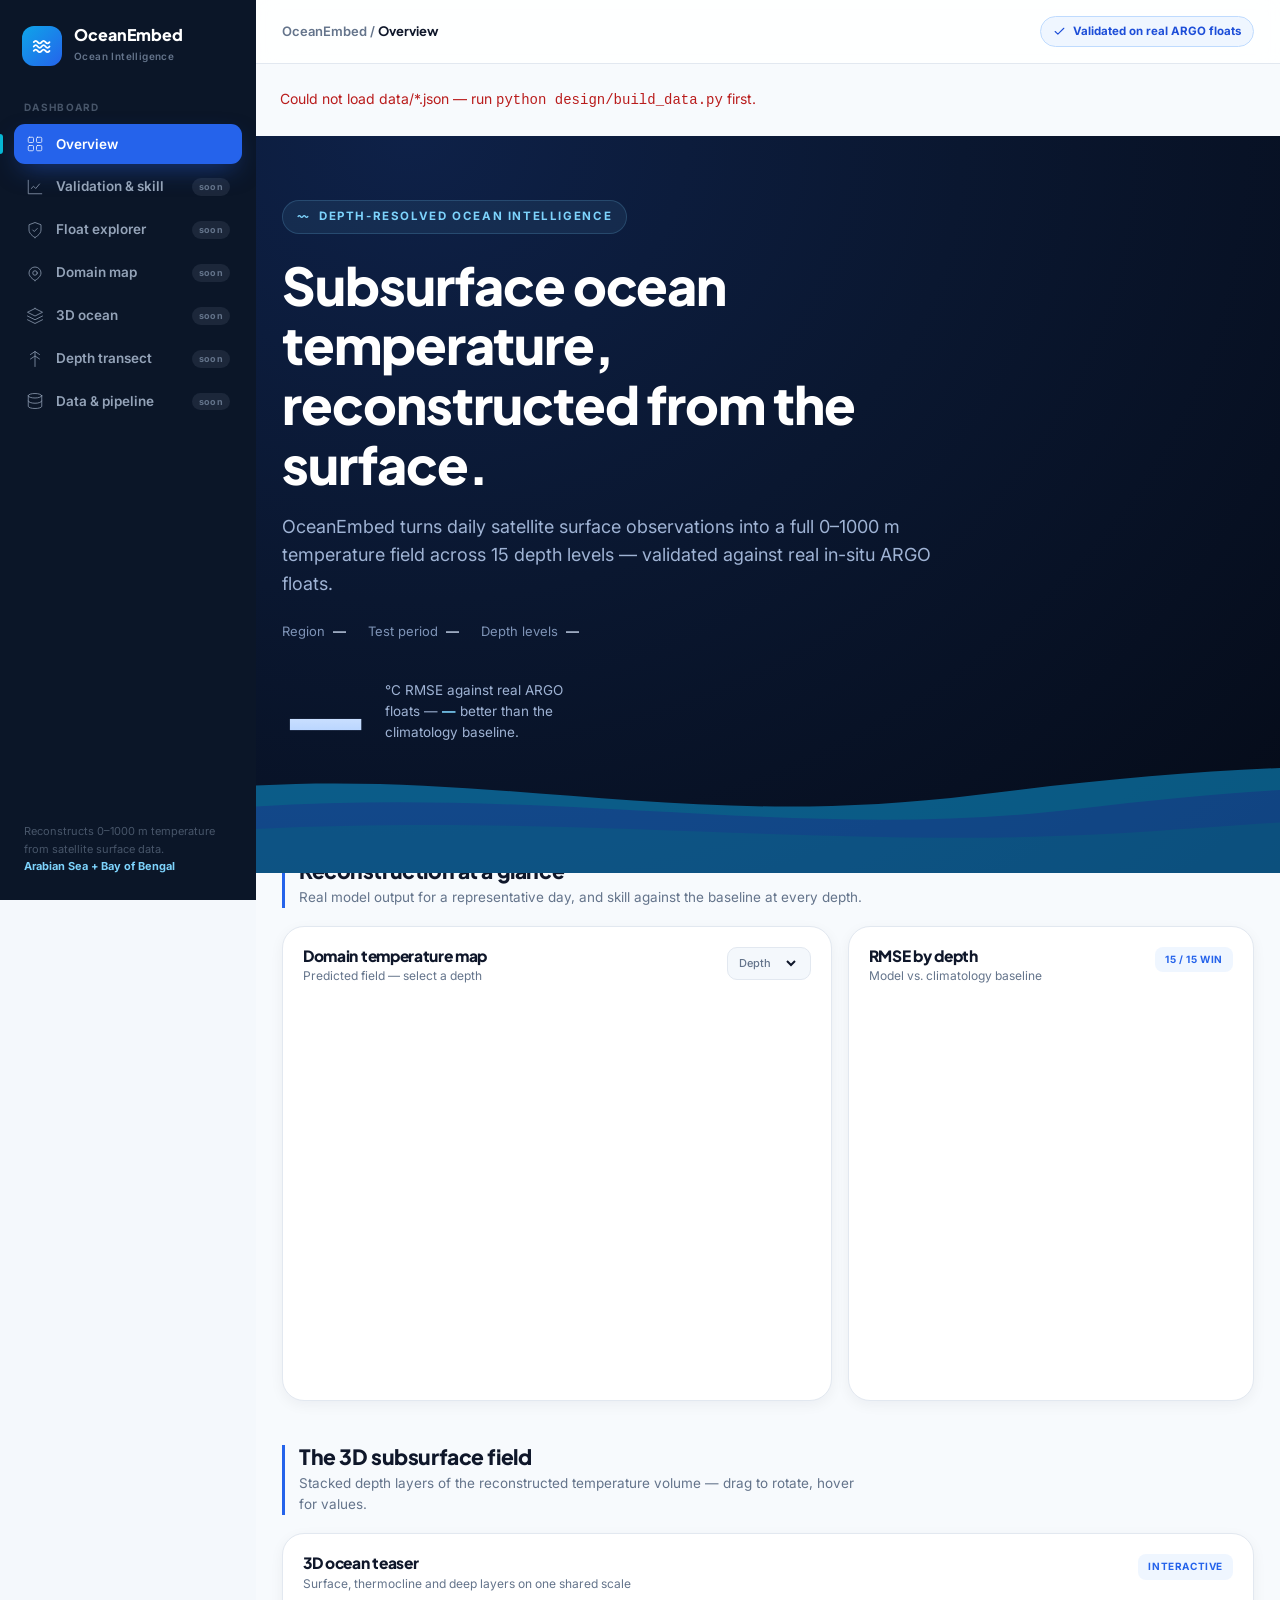
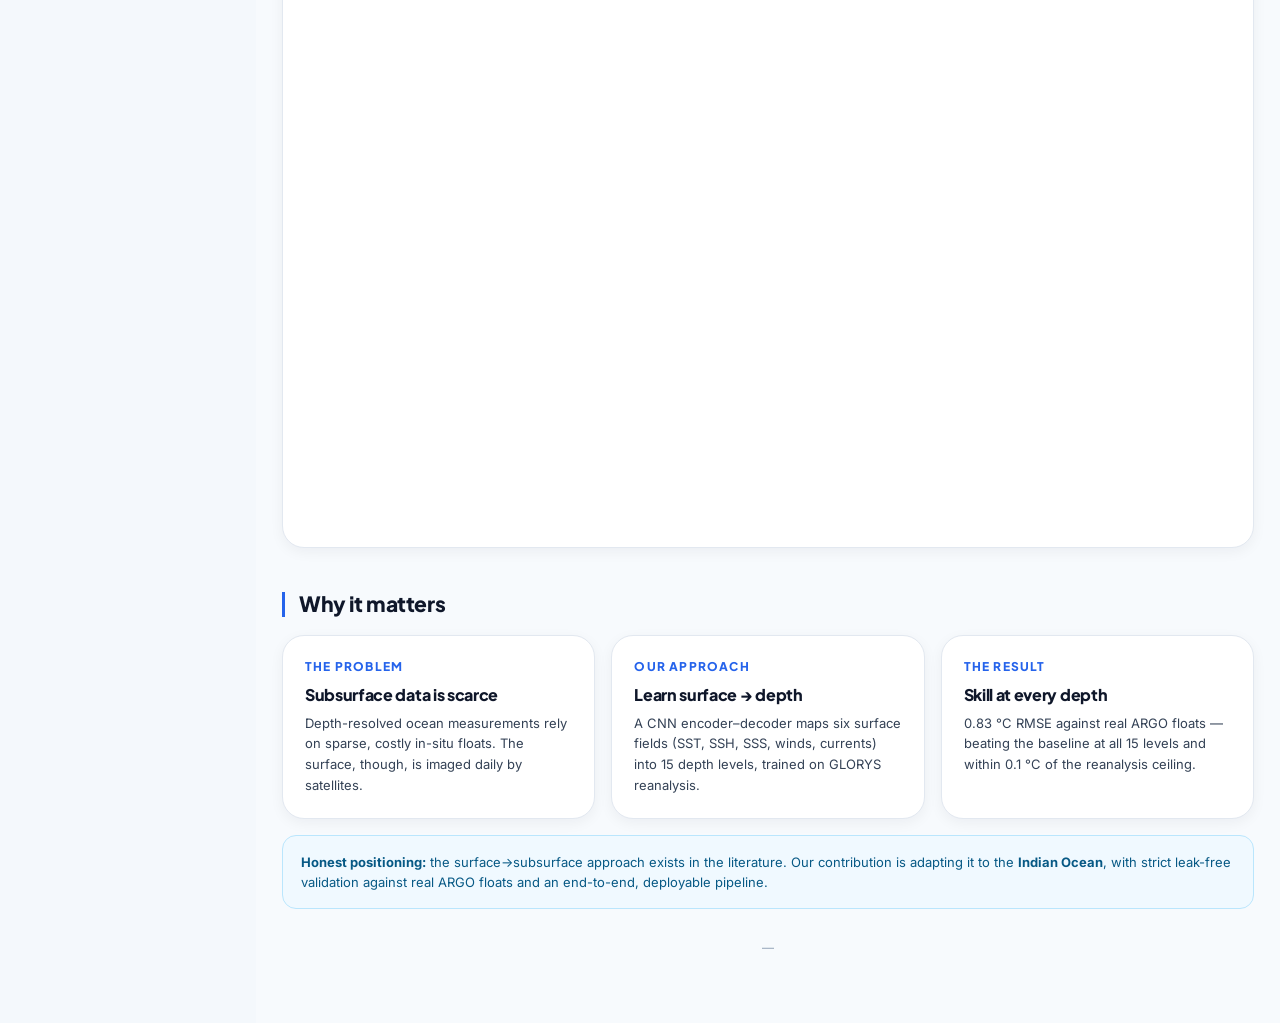
==== design/_prev_flagship_plotly.html @ 25c64f69 "add OceanEmbed docs, api, design; fix HMR/Vite conflict" ====
<!DOCTYPE html>
<html lang="en">
<head>
<meta charset="utf-8">
<meta name="viewport" content="width=device-width, initial-scale=1">
<title>OceanEmbed · Ocean Intelligence</title>
<link rel="preconnect" href="https://fonts.googleapis.com">
<link rel="preconnect" href="https://fonts.gstatic.com" crossorigin>
<link href="https://fonts.googleapis.com/css2?family=Plus+Jakarta+Sans:wght@400;500;600;700;800&family=Inter:wght@400;500;600;700&display=swap" rel="stylesheet">
<link rel="stylesheet" href="assets/styles.css">
<script src="https://cdn.plot.ly/plotly-2.35.2.min.js" charset="utf-8"></script>
</head>
<body>
<div class="app">
  <aside class="sidebar" id="sidebar">
    <div class="brand">
      <div class="logo"><svg viewBox="0 0 24 24" fill="none" stroke-width="2" stroke-linecap="round" stroke-linejoin="round"><path d="M2 12c1.5-2 3-2 4.5 0S9.5 14 11 12s3-2 4.5 0 3 2 4.5 0"/><path d="M2 17c1.5-2 3-2 4.5 0s3 2 4.5 0 3-2 4.5 0 3 2 4.5 0"/><path d="M2 7c1.5-2 3-2 4.5 0s3 2 4.5 0 3-2 4.5 0 3 2 4.5 0"/></svg></div>
      <div><b>OceanEmbed</b><span>Ocean Intelligence</span></div>
    </div>
    <div class="gl">Dashboard</div>
    <nav class="nav" id="nav">
      <a data-route="overview" class="active"><svg viewBox="0 0 24 24" fill="none" stroke-linecap="round" stroke-linejoin="round"><rect x="3" y="3" width="7" height="7" rx="1.5"/><rect x="14" y="3" width="7" height="7" rx="1.5"/><rect x="14" y="14" width="7" height="7" rx="1.5"/><rect x="3" y="14" width="7" height="7" rx="1.5"/></svg>Overview</a>
      <a data-route="validation"><svg viewBox="0 0 24 24" fill="none" stroke-linecap="round" stroke-linejoin="round"><path d="M3 3v18h18"/><path d="m7 14 3-3 3 3 5-6"/></svg>Validation &amp; skill<span class="soon">soon</span></a>
      <a data-route="floats"><svg viewBox="0 0 24 24" fill="none" stroke-linecap="round" stroke-linejoin="round"><path d="M12 22s8-4 8-10V5l-8-3-8 3v7c0 6 8 10 8 10Z"/><path d="m9 12 2 2 4-4"/></svg>Float explorer<span class="soon">soon</span></a>
      <a data-route="map"><svg viewBox="0 0 24 24" fill="none" stroke-linecap="round" stroke-linejoin="round"><path d="M12 22s8-4 8-10a8 8 0 1 0-16 0c0 6 8 10 8 10Z"/><circle cx="12" cy="12" r="3"/></svg>Domain map<span class="soon">soon</span></a>
      <a data-route="ocean3d"><svg viewBox="0 0 24 24" fill="none" stroke-linecap="round" stroke-linejoin="round"><path d="M12 2 2 7l10 5 10-5-10-5Z"/><path d="m2 17 10 5 10-5M2 12l10 5 10-5"/></svg>3D ocean<span class="soon">soon</span></a>
      <a data-route="transect"><svg viewBox="0 0 24 24" fill="none" stroke-linecap="round" stroke-linejoin="round"><path d="M12 2v20M6 6l6-4 6 4M6 12l6-4 6 4"/></svg>Depth transect<span class="soon">soon</span></a>
      <a data-route="pipeline"><svg viewBox="0 0 24 24" fill="none" stroke-linecap="round" stroke-linejoin="round"><ellipse cx="12" cy="5" rx="9" ry="3"/><path d="M3 5v14a9 3 0 0 0 18 0V5M3 12a9 3 0 0 0 18 0"/></svg>Data &amp; pipeline<span class="soon">soon</span></a>
    </nav>
    <div class="foot">Reconstructs 0&ndash;1000 m temperature from satellite surface data.<br><b>Arabian Sea + Bay of Bengal</b></div>
  </aside>

  <div class="shell">
    <header class="topbar">
      <button class="burger" id="burger"><svg viewBox="0 0 24 24" fill="none" stroke-width="2" stroke-linecap="round" stroke-linejoin="round"><path d="M3 12h18M3 6h18M3 18h18"/></svg></button>
      <div class="crumb">OceanEmbed / <b id="crumb">Overview</b></div>
      <div class="tbtools">
        <span class="pill"><svg viewBox="0 0 24 24" fill="none" stroke-width="2" stroke-linecap="round" stroke-linejoin="round"><path d="M20 6 9 17l-5-5"/></svg>Validated on real ARGO floats</span>
      </div>
    </header>
    <main class="content" id="content">

      <!-- ============ OVERVIEW ============ -->
      <section class="page show" data-page="overview">
        <div class="hero">
          <div class="hwrap">
            <span class="eyebrow"><svg width="13" height="13" viewBox="0 0 24 24" fill="none" stroke="currentColor" stroke-width="2.4" stroke-linecap="round"><path d="M2 12c1.5-2 3-2 4.5 0S9.5 14 11 12s3-2 4.5 0 3 2 4.5 0"/></svg>Depth-resolved ocean intelligence</span>
            <h1>Subsurface ocean temperature, reconstructed from the surface.</h1>
            <p class="lede">OceanEmbed turns daily satellite surface observations into a full 0&ndash;1000 m temperature field across 15 depth levels &mdash; validated against real in-situ ARGO floats.</p>
            <div class="meta">
              <span>Region&nbsp; <b id="m-region">&mdash;</b></span>
              <span>Test period&nbsp; <b id="m-window">&mdash;</b></span>
              <span>Depth levels&nbsp; <b id="m-depths">&mdash;</b></span>
            </div>
            <div class="herostat">
              <div class="big" id="hero-rmse">&mdash;</div>
              <div class="lbl">°C RMSE against real ARGO floats &mdash; <b id="hero-impr">&mdash;</b> better than the climatology baseline.</div>
            </div>
          </div>
          <svg class="waves" viewBox="0 0 1440 140" preserveAspectRatio="none" fill="none">
            <path d="M-100 60 C 200 20 400 100 720 60 S 1240 20 1540 70 V140 H-100 Z" fill="#0EA5E9"/>
            <path d="M-100 80 C 260 40 520 110 820 74 S 1300 44 1540 90 V140 H-100 Z" fill="#2563EB"/>
            <path d="M-100 100 C 300 70 560 120 900 96 S 1320 70 1540 110 V140 H-100 Z" fill="#06B6D4"/>
          </svg>
        </div>

        <div class="kpis" id="kpis"></div>

        <div class="wrap">
          <div class="sec"><h2>Reconstruction at a glance</h2><p>Real model output for a representative day, and skill against the baseline at every depth.</p></div>
          <div class="grid g-2">
            <div class="card pad">
              <div class="ch"><div><h3>Domain temperature map</h3><p id="map-sub">Predicted field &mdash; select a depth</p></div>
                <span class="ctrl"><label>Depth</label><select id="map-depth"></select></span></div>
              <div class="chart" id="map-chart" style="height:380px"></div>
            </div>
            <div class="card pad">
              <div class="ch"><div><h3>RMSE by depth</h3><p>Model vs. climatology baseline</p></div><span class="badge2">15 / 15 win</span></div>
              <div class="chart" id="rmse-chart" style="height:380px"></div>
            </div>
          </div>

          <div class="sec"><h2>The 3D subsurface field</h2><p>Stacked depth layers of the reconstructed temperature volume &mdash; drag to rotate, hover for values.</p></div>
          <div class="card pad">
            <div class="ch"><div><h3>3D ocean teaser</h3><p>Surface, thermocline and deep layers on one shared scale</p></div><span class="badge2">interactive</span></div>
            <div class="chart" id="vol-chart" style="height:520px"></div>
          </div>

          <div class="sec"><h2>Why it matters</h2></div>
          <div class="grid g-3">
            <div class="story"><div class="n">The problem</div><h4>Subsurface data is scarce</h4><p>Depth-resolved ocean measurements rely on sparse, costly in-situ floats. The surface, though, is imaged daily by satellites.</p></div>
            <div class="story"><div class="n">Our approach</div><h4>Learn surface &rarr; depth</h4><p>A CNN encoder&ndash;decoder maps six surface fields (SST, SSH, SSS, winds, currents) into 15 depth levels, trained on GLORYS reanalysis.</p></div>
            <div class="story"><div class="n">The result</div><h4>Skill at every depth</h4><p>0.83&nbsp;°C RMSE against real ARGO floats &mdash; beating the baseline at all 15 levels and within 0.1&nbsp;°C of the reanalysis ceiling.</p></div>
          </div>
          <div class="honest"><b>Honest positioning:</b> the surface&rarr;subsurface approach exists in the literature. Our contribution is adapting it to the <b>Indian Ocean</b>, with strict leak-free validation against real ARGO floats and an end-to-end, deployable pipeline.</div>
          <p class="note" id="foot-note">&mdash;</p>
        </div>
      </section>

      <!-- ============ STUB PAGES ============ -->
      <section class="page" data-page="validation"></section>
      <section class="page" data-page="floats"></section>
      <section class="page" data-page="map"></section>
      <section class="page" data-page="ocean3d"></section>
      <section class="page" data-page="transect"></section>
      <section class="page" data-page="pipeline"></section>

    </main>
  </div>
</div>
<div class="scrim" id="scrim"></div>
<script src="assets/charts.js"></script>
<script src="assets/app.js"></script>
</body>
</html>
---- design/assets/styles.css ----
/* ============================================================
   OceanEmbed — web dashboard design system
   Dark cinematic hero + clean light data pages.
   ============================================================ */
:root{
  --bg:#F4F8FC; --workspace:#F7FAFD; --panel:#FFFFFF;
  --sidebar:#0B1628; --sidebar-item:#152238; --sidebar-hover:#1B2B45;
  --accent:#2563EB; --accent-600:#1D4ED8; --cyan:#06B6D4; --ocean:#0EA5E9;
  --success:#10B981; --warn:#F59E0B; --error:#F43F5E;
  --ink:#0F172A; --ink-2:#334155; --muted:#64748B; --faint:#94A3B8; --line:#E2E8F0;
  /* dark hero tokens */
  --hero-0:#050B18; --hero-1:#0A1730; --hero-2:#0E2148; --hero-glow:#1E40AF;
  --sh-card:0 4px 14px rgba(15,23,42,.05);
  --sh-lift:0 20px 44px -14px rgba(15,23,42,.18);
  --sh-blue:0 10px 26px -8px rgba(37,99,235,.5);
  --r:16px; --r-lg:22px; --ease:cubic-bezier(.4,0,.2,1);
  --sp:8px;
}
*{margin:0;padding:0;box-sizing:border-box}
html{scroll-behavior:smooth}
body{font-family:'Inter',system-ui,sans-serif;background:var(--bg);color:var(--ink);
  font-size:14px;line-height:1.55;-webkit-font-smoothing:antialiased}
h1,h2,h3,h4{font-family:'Plus Jakarta Sans',sans-serif;letter-spacing:-.02em;line-height:1.15}
a{color:inherit;text-decoration:none}
::-webkit-scrollbar{width:10px;height:10px}
::-webkit-scrollbar-thumb{background:#cbd5e1;border-radius:8px;border:2px solid transparent;background-clip:padding-box}
::-webkit-scrollbar-thumb:hover{background:#94a3b8;background-clip:padding-box}
.app{display:flex;min-height:100vh}

/* ---------- SIDEBAR ---------- */
.sidebar{width:256px;flex:0 0 256px;background:var(--sidebar);color:#cbd5e1;
  display:flex;flex-direction:column;padding:20px 14px;position:sticky;top:0;height:100vh;overflow-y:auto;z-index:30}
.brand{display:flex;align-items:center;gap:12px;padding:6px 8px 18px}
.brand .logo{width:40px;height:40px;border-radius:12px;flex:0 0 40px;display:grid;place-items:center;
  background:linear-gradient(135deg,#0EA5E9,#2563EB)}
.brand .logo svg{width:21px;height:21px;stroke:#fff}
.brand b{font-family:'Plus Jakarta Sans';font-weight:800;font-size:16px;color:#fff;display:block;line-height:1.1}
.brand span{font-size:10px;color:#64748B;font-weight:600;letter-spacing:.04em}
.gl{font-size:10px;font-weight:700;letter-spacing:.13em;color:#475569;padding:16px 10px 8px;text-transform:uppercase}
.nav a{display:flex;align-items:center;gap:12px;padding:10px 12px;border-radius:11px;color:#94A3B8;
  font-size:13.5px;font-weight:600;margin-bottom:2px;transition:.2s var(--ease);position:relative;cursor:pointer}
.nav a svg{width:18px;height:18px;stroke:currentColor;flex:0 0 18px}
.nav a:hover{background:var(--sidebar-item);color:#e2e8f0}
.nav a.active{background:var(--accent);color:#fff;box-shadow:var(--sh-blue)}
.nav a.active::before{content:"";position:absolute;left:-14px;top:50%;transform:translateY(-50%);
  width:3px;height:20px;border-radius:0 3px 3px 0;background:var(--cyan)}
.nav a .soon{margin-left:auto;font-size:9px;font-weight:700;letter-spacing:.04em;color:#64748B;
  background:rgba(148,163,184,.12);padding:2px 7px;border-radius:999px}
/* PLACEHOLDER-STYLES */
.sidebar .foot{margin-top:auto;padding:14px 10px 4px;font-size:11px;color:#475569;line-height:1.6}
.sidebar .foot b{color:#7dd3fc;font-weight:700}

/* ---------- SHELL / TOPBAR ---------- */
.shell{flex:1;min-width:0;display:flex;flex-direction:column;background:var(--workspace)}
.topbar{height:64px;flex:0 0 64px;background:rgba(255,255,255,.85);backdrop-filter:blur(10px);
  border-bottom:1px solid var(--line);display:flex;align-items:center;gap:16px;padding:0 26px;position:sticky;top:0;z-index:20}
.burger{display:none;width:38px;height:38px;border-radius:10px;border:1px solid var(--line);background:#fff;
  place-items:center;cursor:pointer;color:var(--ink-2)}
.burger svg{width:18px;height:18px;stroke:currentColor}
.crumb{font-size:13px;font-weight:600;color:var(--muted)}
.crumb b{color:var(--ink);font-family:'Plus Jakarta Sans';font-weight:700}
.tbtools{margin-left:auto;display:flex;align-items:center;gap:12px}
.pill{display:flex;align-items:center;gap:7px;background:#eff6ff;border:1px solid #bfdbfe;color:var(--accent-600);
  font-size:11.5px;font-weight:700;padding:6px 12px;border-radius:999px}
.pill svg{width:13px;height:13px;stroke:currentColor}

/* ---------- CONTENT ---------- */
.content{flex:1;overflow-y:auto}
.page{display:none;animation:fade .4s var(--ease)}
.page.show{display:block}
@keyframes fade{from{opacity:0;transform:translateY(8px)}to{opacity:1;transform:none}}
.wrap{max-width:1240px;margin:0 auto;padding:26px}

/* ---------- HERO (dark cinematic) ---------- */
.hero{position:relative;overflow:hidden;background:radial-gradient(120% 140% at 15% 0%,#0E2148 0%,#0A1730 45%,#050B18 100%);
  color:#E5EDFB;padding:0}
.hero .hwrap{max-width:1240px;margin:0 auto;padding:64px 26px 120px;position:relative;z-index:2}
.hero .eyebrow{display:inline-flex;align-items:center;gap:9px;font-size:11.5px;font-weight:700;letter-spacing:.14em;
  text-transform:uppercase;color:#7dd3fc;background:rgba(125,211,252,.08);border:1px solid rgba(125,211,252,.18);
  padding:7px 14px;border-radius:999px}
.hero h1{font-size:clamp(30px,4.4vw,52px);font-weight:800;color:#fff;margin:22px 0 0;max-width:16ch}
.hero .lede{margin-top:18px;font-size:clamp(15px,1.5vw,18px);color:#9FB3D4;max-width:60ch;line-height:1.6}
.hero .meta{margin-top:22px;display:flex;gap:22px;flex-wrap:wrap;font-size:13px;color:#7E93B6}
.hero .meta b{color:#CBD9F0;font-weight:600}
.hero .herostat{margin-top:34px;display:flex;align-items:flex-end;gap:16px}
.hero .herostat .big{font-family:'Plus Jakarta Sans';font-weight:800;font-size:clamp(48px,7vw,86px);
  line-height:.9;background:linear-gradient(180deg,#fff,#9EC5FF);-webkit-background-clip:text;background-clip:text;color:transparent}
.hero .herostat .lbl{padding-bottom:10px;font-size:13.5px;color:#9FB3D4;max-width:24ch}
.hero .herostat .lbl b{color:#7dd3fc;font-weight:700}
.hero .waves{position:absolute;left:0;right:0;bottom:-2px;height:140px;z-index:1;opacity:.5}
.hero .waves path{animation:drift 14s ease-in-out infinite alternate}
.hero .waves path:nth-child(2){animation-duration:20s;opacity:.6}
.hero .waves path:nth-child(3){animation-duration:26s;opacity:.4}
@keyframes drift{from{transform:translateX(-40px)}to{transform:translateX(40px)}}
@media (prefers-reduced-motion:reduce){.hero .waves path{animation:none}}
/* PLACEHOLDER-2 */
/* KPI strip — floats up over the hero base */
.kpis{max-width:1240px;margin:-84px auto 0;padding:0 26px;position:relative;z-index:5;
  display:grid;grid-template-columns:repeat(6,1fr);gap:14px}
.kpi{background:var(--panel);border:1px solid var(--line);border-radius:var(--r);padding:18px 16px;
  box-shadow:var(--sh-card);transition:.3s var(--ease)}
.kpi:hover{transform:translateY(-3px);box-shadow:var(--sh-lift)}
.kpi .v{font-family:'Plus Jakarta Sans';font-weight:800;font-size:26px;color:var(--ink);line-height:1}
.kpi .v small{font-size:14px;font-weight:700;color:var(--muted)}
.kpi .k{margin-top:8px;font-size:11.5px;color:var(--muted);font-weight:600;line-height:1.35}
.kpi.good .v{color:var(--success)}
.kpi .tag{display:inline-block;margin-top:9px;font-size:10px;font-weight:700;padding:2px 8px;border-radius:6px;
  background:#eff6ff;color:var(--accent-600)}

/* section heads */
.sec{margin:44px 0 18px;padding-left:14px;border-left:3px solid var(--accent)}
.sec h2{font-size:21px;font-weight:800}
.sec p{color:var(--muted);font-size:13.5px;margin-top:4px;max-width:64ch}

/* cards + grids */
.grid{display:grid;gap:16px}
.g-2{grid-template-columns:1.15fr .85fr}
.g-3{grid-template-columns:repeat(3,1fr)}
.card{background:var(--panel);border:1px solid var(--line);border-radius:var(--r-lg);box-shadow:var(--sh-card);
  transition:box-shadow .3s var(--ease)}
.card:hover{box-shadow:var(--sh-lift)}
.card.pad{padding:20px}
.ch{display:flex;align-items:flex-start;justify-content:space-between;gap:14px;margin-bottom:14px}
.ch h3{font-size:15.5px;font-weight:800}
.ch p{font-size:12px;color:var(--muted);margin-top:3px}
.ch .badge2{font-size:10px;font-weight:700;text-transform:uppercase;letter-spacing:.06em;
  padding:5px 10px;border-radius:8px;background:#eff6ff;color:var(--accent);white-space:nowrap}
.chart{width:100%}
.ctrl{display:inline-flex;align-items:center;gap:8px;background:var(--bg);border:1px solid var(--line);
  border-radius:10px;padding:7px 11px;font-size:12.5px;font-weight:600;color:var(--ink)}
.ctrl label{color:var(--muted);font-weight:500;font-size:11px}
.ctrl select,.ctrl input{border:0;background:none;outline:none;font:inherit;color:var(--ink);cursor:pointer}

/* narrative cards */
.story{border-radius:var(--r-lg);padding:22px;background:var(--panel);border:1px solid var(--line);box-shadow:var(--sh-card)}
.story .n{font-family:'Plus Jakarta Sans';font-weight:800;font-size:12px;letter-spacing:.1em;text-transform:uppercase;color:var(--accent)}
.story h4{font-size:16px;font-weight:800;margin:10px 0 8px}
.story p{font-size:13px;color:var(--ink-2);line-height:1.6}
.note{margin:30px 0 40px;font-size:12px;color:var(--faint);text-align:center}
.honest{margin-top:16px;background:#f0f9ff;border:1px solid #bae6fd;border-radius:14px;padding:16px 18px;
  font-size:13px;color:#075985}
.honest b{font-weight:700}

/* stub pages */
.stub{max-width:640px;margin:80px auto;text-align:center;color:var(--muted)}
.stub svg{width:44px;height:44px;stroke:var(--faint);margin-bottom:16px}
.stub h2{font-size:22px;color:var(--ink);margin-bottom:8px}

/* responsive */
@media (max-width:1100px){.kpis{grid-template-columns:repeat(3,1fr)}.g-2,.g-3{grid-template-columns:1fr}}
@media (max-width:960px){
  .sidebar{position:fixed;left:0;top:0;transform:translateX(-100%);transition:transform .3s var(--ease)}
  .sidebar.open{transform:none}
  .burger{display:grid}
  .kpis{margin-top:-60px}
}
@media (max-width:560px){.kpis{grid-template-columns:repeat(2,1fr)}.hero .hwrap{padding:44px 20px 100px}}
.scrim{display:none;position:fixed;inset:0;background:rgba(5,11,24,.5);z-index:25}
.scrim.show{display:block}
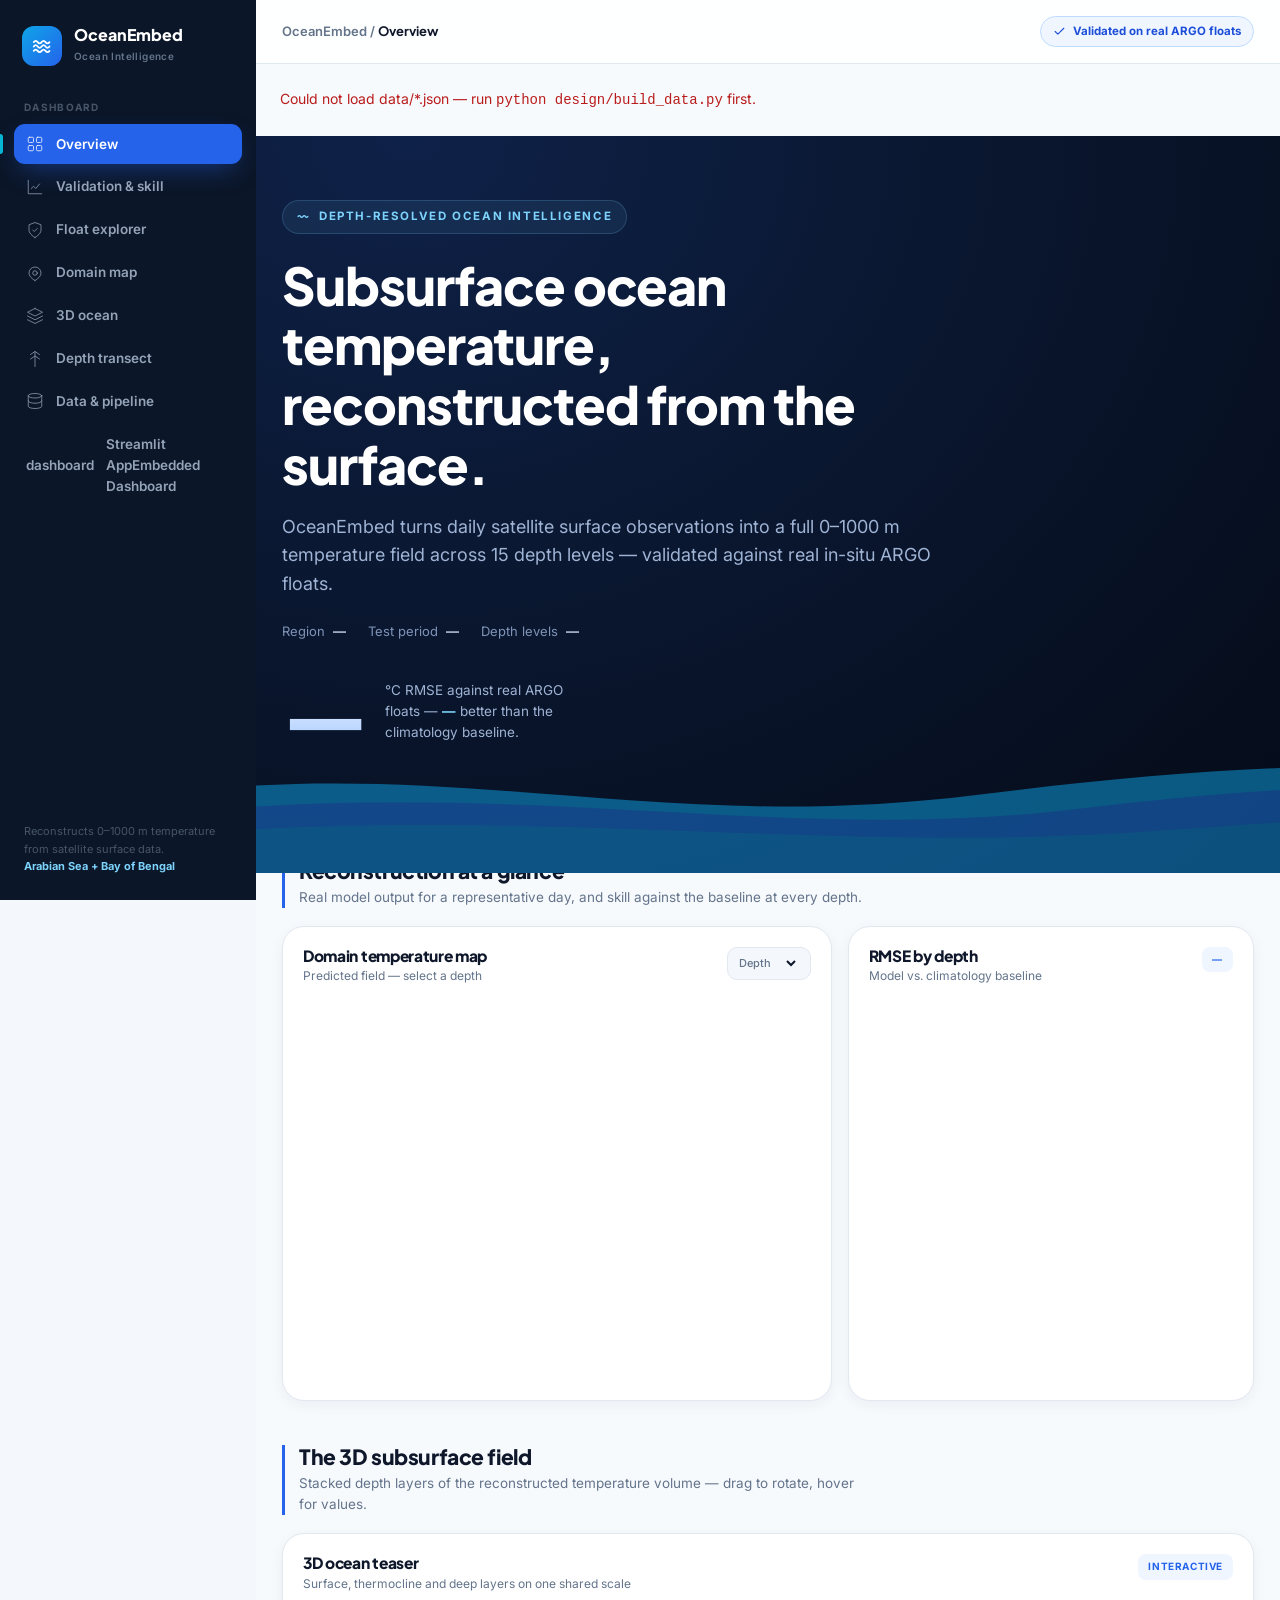
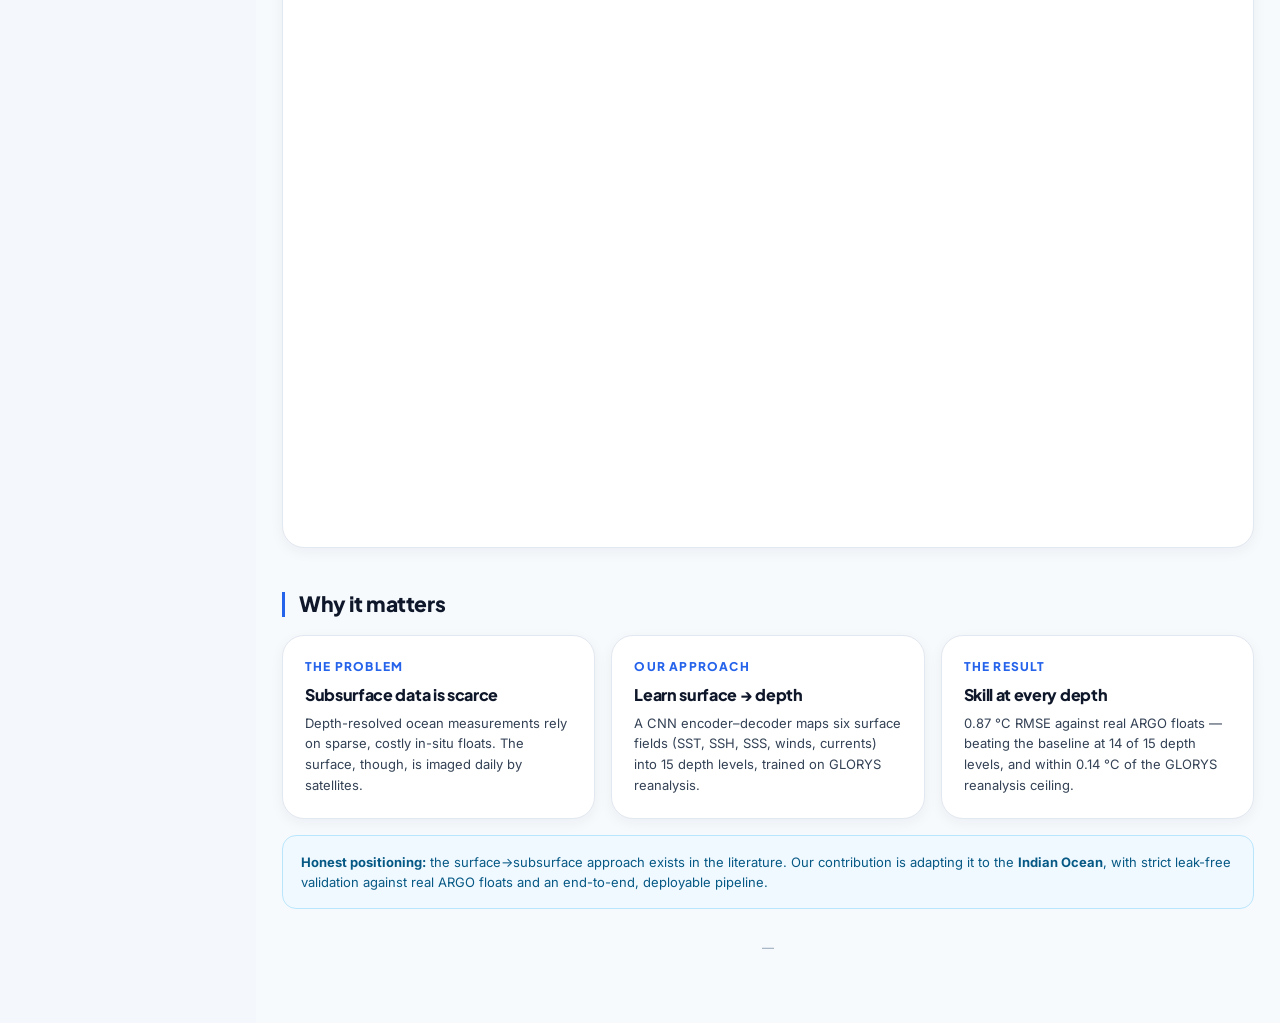
==== commit 6c7c0791: "feat: complete real-time interactive frontend integration, pipeline animations, and skill summary" ====
--- a/design/_prev_flagship_plotly.html
+++ b/design/_prev_flagship_plotly.html
@@ -20,13 +20,13 @@
     <div class="gl">Dashboard</div>
     <nav class="nav" id="nav">
       <a data-route="overview" class="active"><svg viewBox="0 0 24 24" fill="none" stroke-linecap="round" stroke-linejoin="round"><rect x="3" y="3" width="7" height="7" rx="1.5"/><rect x="14" y="3" width="7" height="7" rx="1.5"/><rect x="14" y="14" width="7" height="7" rx="1.5"/><rect x="3" y="14" width="7" height="7" rx="1.5"/></svg>Overview</a>
-      <a data-route="validation"><svg viewBox="0 0 24 24" fill="none" stroke-linecap="round" stroke-linejoin="round"><path d="M3 3v18h18"/><path d="m7 14 3-3 3 3 5-6"/></svg>Validation &amp; skill<span class="soon">soon</span></a>
-      <a data-route="floats"><svg viewBox="0 0 24 24" fill="none" stroke-linecap="round" stroke-linejoin="round"><path d="M12 22s8-4 8-10V5l-8-3-8 3v7c0 6 8 10 8 10Z"/><path d="m9 12 2 2 4-4"/></svg>Float explorer<span class="soon">soon</span></a>
-      <a data-route="map"><svg viewBox="0 0 24 24" fill="none" stroke-linecap="round" stroke-linejoin="round"><path d="M12 22s8-4 8-10a8 8 0 1 0-16 0c0 6 8 10 8 10Z"/><circle cx="12" cy="12" r="3"/></svg>Domain map<span class="soon">soon</span></a>
-      <a data-route="ocean3d"><svg viewBox="0 0 24 24" fill="none" stroke-linecap="round" stroke-linejoin="round"><path d="M12 2 2 7l10 5 10-5-10-5Z"/><path d="m2 17 10 5 10-5M2 12l10 5 10-5"/></svg>3D ocean<span class="soon">soon</span></a>
-      <a data-route="transect"><svg viewBox="0 0 24 24" fill="none" stroke-linecap="round" stroke-linejoin="round"><path d="M12 2v20M6 6l6-4 6 4M6 12l6-4 6 4"/></svg>Depth transect<span class="soon">soon</span></a>
-      <a data-route="pipeline"><svg viewBox="0 0 24 24" fill="none" stroke-linecap="round" stroke-linejoin="round"><ellipse cx="12" cy="5" rx="9" ry="3"/><path d="M3 5v14a9 3 0 0 0 18 0V5M3 12a9 3 0 0 0 18 0"/></svg>Data &amp; pipeline<span class="soon">soon</span></a>
-    </nav>
+      <a data-route="validation"><svg viewBox="0 0 24 24" fill="none" stroke-linecap="round" stroke-linejoin="round"><path d="M3 3v18h18"/><path d="m7 14 3-3 3 3 5-6"/></svg>Validation &amp; skill</a>
+      <a data-route="floats"><svg viewBox="0 0 24 24" fill="none" stroke-linecap="round" stroke-linejoin="round"><path d="M12 22s8-4 8-10V5l-8-3-8 3v7c0 6 8 10 8 10Z"/><path d="m9 12 2 2 4-4"/></svg>Float explorer</a>
+      <a data-route="map"><svg viewBox="0 0 24 24" fill="none" stroke-linecap="round" stroke-linejoin="round"><path d="M12 22s8-4 8-10a8 8 0 1 0-16 0c0 6 8 10 8 10Z"/><circle cx="12" cy="12" r="3"/></svg>Domain map</a>
+      <a data-route="ocean3d"><svg viewBox="0 0 24 24" fill="none" stroke-linecap="round" stroke-linejoin="round"><path d="M12 2 2 7l10 5 10-5-10-5Z"/><path d="m2 17 10 5 10-5M2 12l10 5 10-5"/></svg>3D ocean</a>
+      <a data-route="transect"><svg viewBox="0 0 24 24" fill="none" stroke-linecap="round" stroke-linejoin="round"><path d="M12 2v20M6 6l6-4 6 4M6 12l6-4 6 4"/></svg>Depth transect</a>
+      <a data-route="pipeline"><svg viewBox="0 0 24 24" fill="none" stroke-linecap="round" stroke-linejoin="round"><ellipse cx="12" cy="5" rx="9" ry="3"/><path d="M3 5v14a9 3 0 0 0 18 0V5M3 12a9 3 0 0 0 18 0"/></svg>Data &amp; pipeline</a>
+    <a class="flex items-center gap-space-md px-space-md py-space-sm rounded-lg text-on-surface-variant hover:bg-surface-container-high hover:text-on-surface transition-all group" data-path="streamlit" href="streamlit.html"><span class="material-symbols-outlined text-primary-fixed-dim group-hover:text-primary transition-colors">dashboard</span><div class="flex flex-col"><span class="font-title-sm text-title-sm">Streamlit App</span><span class="font-label-mono text-label-mono opacity-60 text-on-surface-variant">Embedded Dashboard</span></div></a></nav>
     <div class="foot">Reconstructs 0&ndash;1000 m temperature from satellite surface data.<br><b>Arabian Sea + Bay of Bengal</b></div>
   </aside>
 
@@ -75,7 +75,7 @@
               <div class="chart" id="map-chart" style="height:380px"></div>
             </div>
             <div class="card pad">
-              <div class="ch"><div><h3>RMSE by depth</h3><p>Model vs. climatology baseline</p></div><span class="badge2">15 / 15 win</span></div>
+              <div class="ch"><div><h3>RMSE by depth</h3><p>Model vs. climatology baseline</p></div><span class="badge2" id="ov-rmse-badge">&mdash;</span></div>
               <div class="chart" id="rmse-chart" style="height:380px"></div>
             </div>
           </div>
@@ -90,7 +90,7 @@
           <div class="grid g-3">
             <div class="story"><div class="n">The problem</div><h4>Subsurface data is scarce</h4><p>Depth-resolved ocean measurements rely on sparse, costly in-situ floats. The surface, though, is imaged daily by satellites.</p></div>
             <div class="story"><div class="n">Our approach</div><h4>Learn surface &rarr; depth</h4><p>A CNN encoder&ndash;decoder maps six surface fields (SST, SSH, SSS, winds, currents) into 15 depth levels, trained on GLORYS reanalysis.</p></div>
-            <div class="story"><div class="n">The result</div><h4>Skill at every depth</h4><p>0.83&nbsp;°C RMSE against real ARGO floats &mdash; beating the baseline at all 15 levels and within 0.1&nbsp;°C of the reanalysis ceiling.</p></div>
+            <div class="story"><div class="n">The result</div><h4>Skill at every depth</h4><p id="ov-story-result">0.87&nbsp;°C RMSE against real ARGO floats &mdash; beating the baseline at 14 of 15 depth levels, and within 0.14&nbsp;°C of the GLORYS reanalysis ceiling.</p></div>
           </div>
           <div class="honest"><b>Honest positioning:</b> the surface&rarr;subsurface approach exists in the literature. Our contribution is adapting it to the <b>Indian Ocean</b>, with strict leak-free validation against real ARGO floats and an end-to-end, deployable pipeline.</div>
           <p class="note" id="foot-note">&mdash;</p>
@@ -113,3 +113,6 @@
 <script src="assets/app.js"></script>
 </body>
 </html>
+
+
+
--- a/design/assets/styles.css
+++ b/design/assets/styles.css
@@ -46,7 +46,60 @@
   width:3px;height:20px;border-radius:0 3px 3px 0;background:var(--cyan)}
 .nav a .soon{margin-left:auto;font-size:9px;font-weight:700;letter-spacing:.04em;color:#64748B;
   background:rgba(148,163,184,.12);padding:2px 7px;border-radius:999px}
-/* PLACEHOLDER-STYLES */
+/* ---------- section building blocks (validation / floats / map / transect / pipeline) ---------- */
+.mini{display:grid;grid-template-columns:repeat(6,1fr);gap:12px;margin:2px 0 8px}
+.mini .m{background:var(--panel);border:1px solid var(--line);border-radius:var(--r);padding:14px 15px;box-shadow:var(--sh-card)}
+.mini .mv{font-family:'Plus Jakarta Sans';font-weight:800;font-size:22px;color:var(--ink);line-height:1}
+.mini .mv small{font-size:12px;font-weight:700;color:var(--muted)}
+.mini .mv.good{color:var(--success)}
+.mini .mk{margin-top:7px;font-size:11px;color:var(--muted);font-weight:600;line-height:1.35}
+
+.seg{display:inline-flex;gap:2px;background:var(--bg);border:1px solid var(--line);border-radius:10px;padding:3px}
+.seg button{border:0;background:none;cursor:pointer;font:inherit;font-size:12px;font-weight:700;color:var(--muted);
+  padding:6px 13px;border-radius:8px;transition:.2s var(--ease)}
+.seg button.on{background:var(--accent);color:#fff;box-shadow:var(--sh-blue)}
+
+.tbl-wrap{overflow-x:auto;border-radius:12px;border:1px solid var(--line)}
+table.tbl{border-collapse:collapse;width:100%;font-size:12.5px;min-width:560px}
+table.tbl th,table.tbl td{padding:9px 13px;text-align:right;border-bottom:1px solid var(--line);white-space:nowrap}
+table.tbl th{font-family:'Plus Jakarta Sans';font-weight:700;color:var(--ink-2);background:var(--bg);
+  position:sticky;top:0;font-size:11px;letter-spacing:.02em;text-transform:uppercase}
+table.tbl td:first-child,table.tbl th:first-child{text-align:left;font-weight:700;color:var(--ink)}
+table.tbl tbody tr:hover{background:#f8fafc}
+table.tbl td.win{color:var(--success);font-weight:700}
+table.tbl td.lose{color:var(--error);font-weight:700}
+.legendnote{margin-top:12px;font-size:12px;color:var(--muted);display:flex;gap:16px;flex-wrap:wrap}
+.legendnote i{width:20px;height:0;border-top-width:3px;border-top-style:solid;display:inline-block;vertical-align:middle;margin-right:6px}
+/* readouts (map min/mean/max etc.) */
+.readout{display:flex;gap:20px;flex-wrap:wrap;margin-top:14px;padding-top:14px;border-top:1px solid var(--line)}
+.readout .r .rv{font-family:'Plus Jakarta Sans';font-weight:800;font-size:18px;color:var(--ink);line-height:1}
+.readout .r .rk{font-size:10.5px;color:var(--muted);font-weight:600;text-transform:uppercase;letter-spacing:.05em;margin-top:5px}
+
+/* float explorer list */
+.flist{display:flex;flex-direction:column;gap:6px;max-height:430px;overflow-y:auto;padding-right:4px}
+.flrow{display:flex;align-items:center;gap:10px;padding:10px 12px;border:1px solid var(--line);border-radius:11px;
+  background:var(--panel);cursor:pointer;transition:.18s var(--ease)}
+.flrow:hover{border-color:#bfdbfe;background:#f8fbff}
+.flrow.on{border-color:var(--accent);background:#eff6ff;box-shadow:var(--sh-card)}
+.flrow .dot{width:9px;height:9px;border-radius:50%;flex:0 0 9px}
+.flrow .fid{font-family:'Plus Jakarta Sans';font-weight:700;font-size:13px;color:var(--ink)}
+.flrow .fmeta{font-size:11px;color:var(--muted);margin-left:auto;text-align:right}
+
+/* pipeline diagram */
+.pipe{display:flex;align-items:stretch;gap:10px;flex-wrap:wrap}
+.pcol{display:flex;flex-direction:column;gap:8px;justify-content:center;min-width:150px;flex:1}
+.pnode{background:var(--panel);border:1px solid var(--line);border-radius:13px;padding:13px 15px;box-shadow:var(--sh-card)}
+.pnode.accent{border-color:#bfdbfe;background:linear-gradient(135deg,#eff6ff,#fff)}
+.pnode.dark{background:linear-gradient(135deg,#0E2148,#0A1730);border-color:#132a4d;color:#E5EDFB}
+.pnode .pt{font-family:'Plus Jakarta Sans';font-weight:800;font-size:13.5px;color:inherit}
+.pnode .pd{font-size:11.5px;color:var(--muted);margin-top:4px;line-height:1.4}
+.pnode.dark .pd{color:#9FB3D4}
+.parrow{align-self:center;color:var(--faint);font-size:20px;font-weight:700;padding:0 2px}
+.tags{display:flex;gap:8px;flex-wrap:wrap;margin-top:4px}
+.tag2{font-size:11px;font-weight:700;color:var(--accent-600);background:#eff6ff;border:1px solid #dbeafe;
+  padding:5px 11px;border-radius:999px}
+@media (max-width:1100px){.mini{grid-template-columns:repeat(3,1fr)}.pipe{flex-direction:column}.parrow{transform:rotate(90deg)}}
+@media (max-width:560px){.mini{grid-template-columns:repeat(2,1fr)}}
 .sidebar .foot{margin-top:auto;padding:14px 10px 4px;font-size:11px;color:#475569;line-height:1.6}
 .sidebar .foot b{color:#7dd3fc;font-weight:700}
 
@@ -158,4 +211,8 @@
 .scrim{display:none;position:fixed;inset:0;background:rgba(5,11,24,.5);z-index:25}
 .scrim.show{display:block}
 
-
+/* range slider (transect latitude etc.) */
+input[type=range]{accent-color:var(--accent);height:5px;cursor:pointer;vertical-align:middle}
+.ctrl b{font-family:'Plus Jakarta Sans';font-weight:800;color:var(--ink);font-size:12.5px}
+
+
